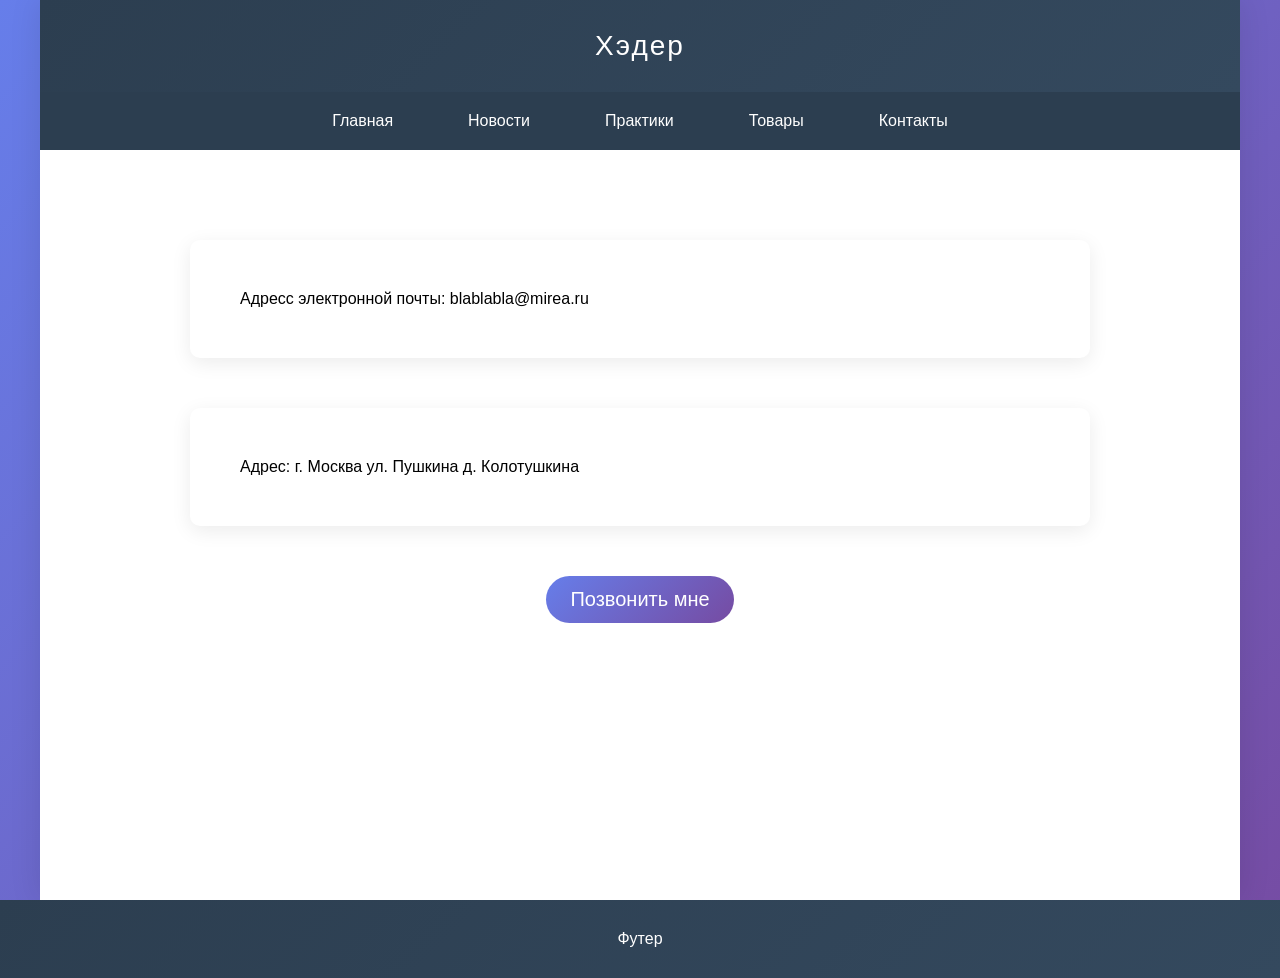
==== pages/contacts.html @ 84091ed6 "upd" ====
<!DOCTYPE html>
<html lang="ru">
    <head>
        <meta chraset="UTF-8">
        <meta name="viewport" content="width=device-width, initial-scale=1.0"> 
        <title>Контакты</title>
        <link rel="stylesheet" href="../style/styles.css">
    </head>
    <body>
        <div class="page-container">

            <div class="header">Хэдер</div>

                <div class="nav"> 

                <ul class="nav-list"> 
                    <li class="nav-item"><a class="nav-link"  href="../index.html">Главная</a></li> 
                    <li class="nav-item"><a class="nav-link"  href="news.html">Новости</a></li> 
                    <li class="nav-item"><a class="nav-link" href="practices.html">Практики</a></li>  
                    <li class="nav-item"><a class="nav-link"  href="goods.html">Товары</a></li> 
                    <li class="nav-item"><a class="nav-link" href="contacts.html">Контакты</a></li> 
                </ul> 

                </div> 
                <div class="content">
            
                    <p class="contacts-block">Адресс электронной почты: blablabla@mirea.ru</p>
                    <p class="contacts-block">Адрес: г. Москва ул. Пушкина д. Колотушкина</p>

                    <button class="contacts-button" type="button">Позвонить мне</button>
            </div>
        </div> 
        <div class="footer">Футер</div>
        
    </body>
</html>
---- style/styles.css ----
/* ===== БАЗОВЫЕ СТИЛИ ===== */
body { 
    font-family: 'Segoe UI', Tahoma, Geneva, Verdana, sans-serif; /* Современный шрифт для лучшей читаемости */ 
    margin: 0; /* Убираем стандартные отступы браузера */ 
    padding: 0; /* Убираем стандартные внутренние отступы */ 
    background: linear-gradient(135deg, #667eea 0%, #764ba2 100%); /* Красивый градиентный фон всей страницы */ 
    min-height: 100vh; /* Минимальная высота равна высоте окна браузера */ 
}
/* ===== КОНТЕЙНЕР СТРАНИЦЫ ===== */
.page-container { 
    max-width: 1200px; /* Максимальная ширина контента */ 
    margin: 0 auto; /* Центрирование контейнера по горизонтали */ 
    background: white; /* Белый фон для основного содержимого */ 
    min-height: 100vh; /* Минимальная высота равна высоте окна браузера */ 
    box-shadow: 0 0 30px rgba(0,0,0,0.1); /* Легкая тень вокруг всего контента */ 
}

/* ===== ШАПКА ===== */
.header { 
    background: linear-gradient(135deg, #2c3e50 0%, #34495e 100%); /* Темный 
    градиентный фон */ 
    color: white; /* Белый цвет текста */ 
    text-align: center; /* Выравнивание текста по центру */ 
    padding: 30px; /* Внутренние отступы со всех сторон */ 
    font-size: 28px; /* Размер шрифта */ 
    font-weight: 300; /* Легкое начертание шрифта */ 
    letter-spacing: 2px; /* Расстояние между буквами */ 
} 

/* ===== НАВИГАЦИЯ ===== */
.nav { 
    background: #2c3e50; /* Темно-синий фон навигации */ 
    padding: 20px 0; /* Вертикальные отступы */ 
} 
.nav-list { 
    list-style: none; /* Убираем маркеры списка */ 
    margin: 0; /* Убираем внешние отступы */ 
    padding: 0; /* Убираем внутренние отступы */ 
    display: flex; /* Горизонтальное расположение элементов */ 
    justify-content: center; /* Выравнивание по центру */ 
    gap: 25px; /* Расстояние между элементами навигации */ 
} 

.nav-item { 
    margin: 0; /* Убираем отступы у пунктов меню */ 
} 

.nav-link { 
    color: white; /* Белый цвет текста ссылок */ 
    text-decoration: none; /* Убираем подчеркивание ссылок */ 
    padding: 12px 25px; /* Отступы внутри ссылок */ 
    border-radius: 25px; /* Скругленные углы (капсульная форма) */ 
    transition: all 0.3s ease; /* Плавные анимации при изменении */ 
    font-weight: 500; /* Средняя жирность шрифта */ 
}

.nav-link:hover { 
    background: rgba(255,255,255,0.1); /* Полупрозрачный белый фон при наведении */ 
    transform: translateY(-2px); /* Легкое поднятие элемента при наведении */ 
}

/* ===== ОСНОВНОЙ КОНТЕНТ ===== */
.content { 
    padding: 40px; /* Внутренние отступы контента */ 
    max-width: 900px; /* Максимальная ширина контента */ 
    margin: 0 auto;
} 
/* ===== ГЛАВНАЯ СТРАНИЦА ===== */
    .profile-header { 
    text-align: center; /* Выравнивание по центру */ 
    margin-bottom: 40px; /* Отступ снизу */ 
} 
.profile-title { 
    font-size: 32px; /* Размер шрифта заголовка */ 
    color: #2c3e50; /* Темно-синий цвет текста */ 
    margin-bottom: 10px; /* Отступ снизу */ 
    font-weight: 300; /* Легкое начертание шрифта */ 
} 
.profile-photo { 
    width: 220px; /* Фиксированная ширина фото */ 
    height: 280px; /* Фиксированная высота фото */ 
    border-radius: 15px; /* Скругленные углы фото */ 
    object-fit: cover; /* Обрезка фото для сохранения пропорций */ 
    margin: 20px auto; /* Центрирование и отступы */ 
    border: 4px solid #667eea; /* Синяя рамка вокруг фото */ 
    box-shadow: 0 8px 25px rgba(102, 126, 234, 0.3); /* Тень с синим оттенком */ 
} 
.profile-name { 
    font-size: 24px; /* Размер шрифта имени */ 
    color: #2c3e50; /* Темно-синий цвет текста */ 
    margin: 10px 0; /* Вертикальные отступы */ 
    font-weight: 500; /* Средняя жирность шрифта */ 
} 
.profile-group { 
    font-size: 18px; /* Размер шрифта группы */ 
    color: #7f8c8d; /* Серый цвет текста */ 
    margin: 5px 0; /* Вертикальные отступы */ 
} 

.about-me { 
    background: linear-gradient(135deg, #f8f9fa 0%, #e9ecef 100%); /* Светлый 
    градиентный фон */ 
    padding: 25px; /* Внутренние отступы */ 
    border-radius: 15px; /* Скругленные углы */ 
    margin: 30px 0; /* Вертикальные отступы */ 
    border-left: 5px solid #667eea; /* Синяя полоса слева */ 
    font-size: 16px; /* Размер шрифта текста */ 
    line-height: 1.8; /* Межстрочный интервал */ 
} 

/* ===== НАВЫКИ ===== */
 .skills-container { 
    display: flex; /* Горизонтальное расположение навыков */ 
    justify-content: center; /* Выравнивание по центру */ 
    flex-wrap: wrap; /* Перенос на новую строку при необходимости */ 
    gap: 15px; /* Расстояние между навыками */ 
    margin: 30px 0; /* Вертикальные отступы */ 
} 

 .skill-tag { 
    background: linear-gradient(135deg, #4facfe 0%, #00f2fe 100%); /* Голубой градиентный фон */ 
    color: white; /* Белый цвет текста */ 
    padding: 12px 25px; /* Внутренние отступы */ 
    border-radius: 25px; /* Круглые углы (капсульная форма) */ 
    font-weight: 600; /* Жирный шрифт */ 
    font-size: 14px; /* Размер шрифта */ 
    box-shadow: 0 4px 15px rgba(79, 172, 254, 0.3); /* Тень с голубым оттенком */ 
    transition: all 0.3s ease; /* Плавные анимации при изменении */ 
} 
.skill-tag:hover { 
    transform: translateY(-3px); /* Поднятие элемента при наведении */ 
    box-shadow: 0 6px 20px rgba(79, 172, 254, 0.4); /* Увеличение тени при 
    наведении */ 
} 

/*===== ОПЫТ РАБОТЫ ===== */
 .experience-section { 
    margin-top: 50px; /* Отступ сверху */ 
} 
.section-title { 
    font-size: 28px; /* Размер шрифта заголовка секции */ 
    color: #2c3e50; /* Темно-синий цвет текста */ 
    text-align: center; /* Выравнивание по центру */ 
    margin-bottom: 30px; /* Отступ снизу */ 
    font-weight: 300; /* Легкое начертание шрифта */ 
} 
.experience-card { 
    background: white; /* Белый фон карточки */ 
    padding: 25px; /* Внутренние отступы */ 
    margin: 20px 0; /* Вертикальные отступы */ 
    border-radius: 12px; /* Скругленные углы */ 
    box-shadow: 0 5px 20px rgba(0,0,0,0.08); /* Легкая тень */ 
    border-left: 4px solid #667eea; /* Синяя полоса слева */ 
    transition: transform 0.3s ease; /* Плавная анимация трансформации */ 
}

.experience-card:hover { 
    transform: translateX(5px); /* Сдвиг вправо при наведении */ 
} 
.experience-title { 
    font-size: 20px; /* Размер шрифта заголовка опыта */ 
    color: #2c3e50; /* Темно-синий цвет текста */ 
    margin: 0 0 10px 0; /* Отступ снизу */ 
    font-weight: 600; /* Жирный шрифт */ 
} 
.experience-desc { 
    color: #7f8c8d; /* Серый цвет текста */ 
    line-height: 1.6; /* Межстрочный интервал */ 
    margin: 0; /* Убираем отступы */ 
}

/* ==== НОВОСТИ ==== */
.news-block{
    background: white; /* Белый фон карточки */ 
    padding: 20px; /* Внутренние отступы */ 
    margin: 15px 0; /* Вертикальные отступы */ 
    border-radius: 10px; /* Скругленные углы */ 
    box-shadow: 0 5px 20px rgba(0,0,0,0.08); /* Легкая тень */ 
    border-left: 4px solid #667eea; /* Синяя полоса слева */ 
    transition: transform 0.3s ease; /* Плавная анимация трансформации */ 
    width:100% ;
}
.news-title{
    font-size: 28px;
    color:#2c3e50;

}

.news-date{
    font-size: 14px;
    color:#7f8c8d;

}
.news-text{
    font-size: 18px;

}
/* ==== КОНТАКТЫ ==== */

/* ТОВАРЫ */
.goods-title{
    font-size: 30px; 
    margin-bottom: 10px; 
    font-weight: 300; 
    text-align: center;
    margin-bottom: 50px;
}

.goods-grid {
    display: grid;
    grid-template-columns: repeat(3, 1fr) ;
    gap: 20px;
    width: 100%;    
}
        
.goods-card {
    background-color: #f9f9f9;
    border-radius: 8px;
    padding: 15px;
    text-align: center;
    box-shadow: 0 2px 5px rgba(0,0,0,0.1);
    transition: transform 0.3s, box-shadow 0.3s;
}
        
.goods-card:hover {
    transform: translateY(-5px);
    box-shadow: 0 5px 15px rgba(0,0,0,0.1);
}
        
.goods-card-img {
    width: 150px;
    height: 150px;
    object-fit: cover;
    border-radius: 5px;
    margin-bottom: 10px;
}

.goods-price{
    font-size: 18px;
    color: red;
    font-weight: 600;
}

.contacts-block{
    background: white; 
    padding: 50px; /* Внутренние отступы */ 
    margin: 50px 0; /* Вертикальные отступы */ 
    border-radius: 10px; /* Скругленные углы */ 
    box-shadow: 0 5px 20px rgba(0,0,0,0.08); /* Легкая тень */   
}



.contacts-button{
    background: linear-gradient(135deg, #667eea 0%, #764ba2 100%);
    width: fit-content;
    margin: 30px auto;
    display: block;
    color: white;
    padding: 12px 24px;
    border:none;
    border-radius: 25px;
    cursor: pointer;
    font-size: 20px;
}
.contacts-button:active{
    transform: translateY(5px);
}



/* ===== ФУТЕР ===== */
.footer { 
    background: linear-gradient(135deg, #2c3e50 0%, #34495e 100%); /* Темный градиентный фон */ 
    color: white; /* Белый цвет текста */ 
    text-align: center; /* Выравнивание по центру */ 
    padding: 30px; /* Внутренние отступы */ 
}
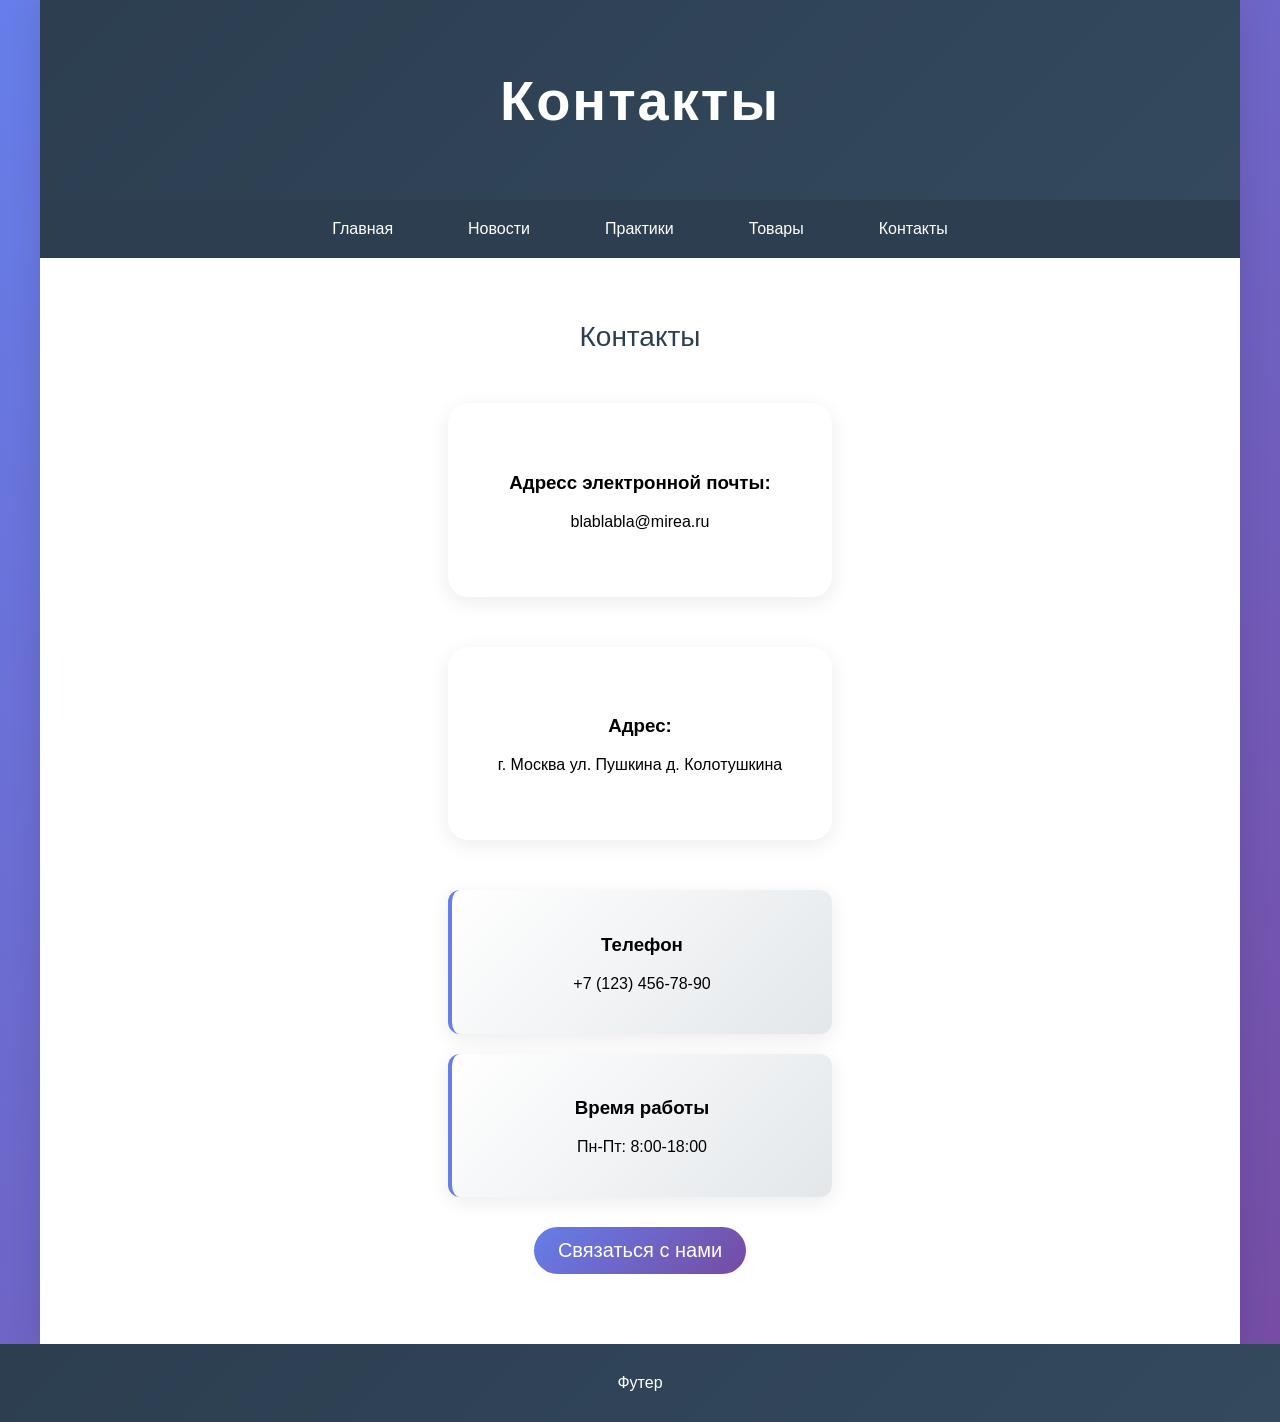
==== commit 868a2ae0: "practice 9-10" ====
--- a/pages/contacts.html
+++ b/pages/contacts.html
@@ -9,9 +9,11 @@
     <body>
         <div class="page-container">
 
-            <div class="header">Хэдер</div>
-
-                <div class="nav"> 
+            <header class="header">
+                <h1>Контакты</h1>
+            </header>
+
+                <nav class="nav"> 
 
                 <ul class="nav-list"> 
                     <li class="nav-item"><a class="nav-link"  href="../index.html">Главная</a></li> 
@@ -21,14 +23,195 @@
                     <li class="nav-item"><a class="nav-link" href="contacts.html">Контакты</a></li> 
                 </ul> 
 
-                </div> 
-                <div class="content">
-            
-                    <p class="contacts-block">Адресс электронной почты: blablabla@mirea.ru</p>
-                    <p class="contacts-block">Адрес: г. Москва ул. Пушкина д. Колотушкина</p>
-
-                    <button class="contacts-button" type="button">Позвонить мне</button>
-            </div>
+            </nav> 
+                <main class="content">
+                    <h2 class="section-title">Контакты</h2>
+                    <section class = "contacts-container">
+                        <section class="contacts-block">
+                            <h3>Адресс электронной почты:</h3>
+                            <p>blablabla@mirea.ru</p>
+                        </section>
+                        
+                        <section class="contacts-block">
+                            <h3>Адрес:</h3>
+                            <p>г. Москва ул. Пушкина д. Колотушкина</p>
+                        </section>
+
+                        <section class="contacts-info">
+                            <h3>Телефон</h3>
+                            <p>+7 (123) 456-78-90</p>
+
+                        </section>
+
+                        <section class="contacts-info">
+                            <h3>Время работы</h3>
+                            <p>Пн-Пт: 8:00-18:00</p>
+
+                        </section>
+                
+                        <button id="openDialog" type="button">Связаться с нами</button>
+
+                            <dialog id="contactDialog" aria-labelledby="dialogTitle">
+                            <h2 id="dialogTitle">Обратная связь</h2>
+
+                            <form id="contactForm" method="dialog" novalidate>
+                                <div class="form-group">
+                                    <label for="name">Имя</label>
+                                    <input id="name" name="name" type="text" required minlength="2" autocomplete="given-name">
+                                </div>
+
+                                <div class="form-group">
+                                    <label for="email">E-mail</label>
+                                    <input id="email" name="email" type="email" required placeholder="example@example.ru">
+                                </div>
+
+                                <div class="form-group"> 
+                                    <label for="phone">Телефон</label>
+                                    <input id="phone" name="phone" type="tel" inputmode="tel" autocomplete="tel"
+                                    aria-describedby="phoneHelp" placeholder="+7 (___) ___-__-__"
+                                    required pattern="^\+7 \(\d{3}\) \d{3}-\d{2}-\d{2}$">
+                                    <small id="phoneHelp">Формат: +7 (900) 000-00-00</small>
+                                </div>
+                                <div class="form-group">
+                                    <label for="date">Дата</label>
+                                    <input id="date" name="date" type="date">
+                                </div>
+
+                                <div class="form-group">
+                                    <label for="topic">Тема</label>
+                                    <select id="topic" name="topic" required>
+                                        <option value="">Выберите тему</option>
+                                        <option value="question">Вопрос</option>
+                                        <option value="order">Заказ</option>
+                                        <option value="other">Другое</option>
+                                    </select>
+                                </div>
+
+                                <div class="form-group">
+                                    <label for="message">Сообщение</label>
+                                    <textarea id="message" name="message" rows="4" required></textarea>
+                                </div>
+                                <div class="form-actions">
+                                    <button type="button" id="closeDialog">Закрыть</button>
+                                    <button type="submit">Отправить</button>
+                                </div>
+                            </form>
+                        </dialog>
+
+                    </section>
+                </main>
+
+            <script>
+                // Элементы модального окна
+                const dlg = document.getElementById('contactDialog');
+                const openBtn = document.getElementById('openDialog');
+                const closeBtn = document.getElementById('closeDialog');
+                const form = document.getElementById('contactForm');
+                let lastActive = null;
+
+                // Открытие модалки
+                openBtn.addEventListener('click', () => {
+                    lastActive = document.activeElement;
+                    dlg.showModal(); // модальный режим + затемнение
+                    dlg.querySelector('input,select,textarea,button')?.focus();
+                });
+
+                // Закрытие модалки
+                closeBtn.addEventListener('click', () => dlg.close('cancel'));
+
+                // Валидация формы
+                form?.addEventListener('submit', (e) => {
+                // 1) Сброс кастомных сообщений
+                    [...form.elements].forEach(el => el.setCustomValidity?.(''));
+
+                    // 2) Проверка встроенных ограничений
+                    if (!form.checkValidity()) {
+                        e.preventDefault();
+
+                        // Пример: таргетированное сообщение
+                        const email = form.elements.email;
+                        if (email?.validity.typeMismatch) {
+                            email.setCustomValidity('Введите корректный e-mail, например name@example.com');
+                        }
+
+                        form.reportValidity(); // показать браузерные подсказки
+
+                        // Ally: подсветка проблемных полей
+                        [...form.elements].forEach(el => {
+                            if (el.willValidate) el.toggleAttribute('aria-invalid', !el.checkValidity());
+                        });
+                        return;
+                    }
+
+                    // 3) Успешная «отправка» (без сервера)
+                    e.preventDefault();
+                    // Если форма внутри <dialog>, закрываем окно:
+                    document.getElementById('contactDialog').close('success');
+                    form.reset();
+                });
+
+                // Возврат фокуса после закрытия
+                dlg.addEventListener('close', () => { 
+                    lastActive?.focus(); 
+                });
+
+                // Лёгкая маска телефона (доп. задание)
+                const phone = document.getElementById('phone');
+
+                phone?.addEventListener('input', () => {
+                    const digits = phone.value.replace(/\D/g,'').slice(0,11); // до 11 цифр
+                    const d = digits.replace(/^8/, '7');    // нормализуем 8 -> 7
+                    const parts = []
+                    if (d.length > 0) parts.push('+7');
+                    if (d.length > 1) parts.push(' (' + d.slice(1,4));
+                    if (d.length >= 4) parts[parts.length - 1] += ')';
+                    if (d.length >= 5) parts.push(' ' + d.slice(4,7));
+                    if (d.length >= 8) parts.push('-' + d.slice(7,9));
+                    if (d.length >= 10) parts.push('-' + d.slice(9,11));
+                    phone.value = parts.join('');
+                });
+
+                // Строгая проверка (если задаёте pattern из JS):
+                phone?.setAttribute('pattern', '^\\+7 \\(\\d{3}\\) \\d{3}-\\d{2}-\\d{2}$');
+
+
+                // Функция для отправки формы 
+                function submitForm() { 
+                const form = document.getElementById('feedbackForm'); 
+                const formData = new FormData(form); 
+                // Простая валидация 
+                if (!form.checkValidity()) { 
+                    form.reportValidity(); 
+                    return; 
+                                    } 
+                // Собираем данные формы 
+                const data = { 
+                    name: formData.get('name'), 
+                    phone: formData.get('phone'), 
+                    email: formData.get('email'), 
+                    category: formData.get('category'), 
+                    message: formData.get('message') 
+                }; // В реальном приложении здесь был бы AJAX-запрос 
+                console.log('Данные формы:', data); // Показываем уведомление об успешной отправке 
+                alert('Спасибо! Ваше обращение отправлено. Мы свяжемся с вами в ближайшее время.'); // Закрываем модальное окно 
+                contactModal.close(); 
+                // Очищаем форму 
+                form.reset(); 
+                } 
+                // Закрытие модального окна по клику на фон 
+                document.getElementById('contactModal').addEventListener('click', 
+                function(event) { 
+                if (event.target === this) { 
+                    this.close(); 
+                } 
+                }); 
+                // Обработка отправки формы через Enter (предотвращаем стандартное 
+                document.getElementById('feedbackForm').addEventListener('keypress', function(event){ 
+                    if (event.key === 'Enter' && event.target.type !== 'textarea') { 
+                        event.preventDefault(); 
+                    } 
+                });
+            </script>
         </div> 
         <div class="footer">Футер</div>
         
--- a/style/styles.css
+++ b/style/styles.css
@@ -7,13 +7,21 @@
     min-height: 100vh; /* Минимальная высота равна высоте окна браузера */ 
 }
 /* ===== КОНТЕЙНЕР СТРАНИЦЫ ===== */
-.page-container { 
-    max-width: 1200px; /* Максимальная ширина контента */ 
-    margin: 0 auto; /* Центрирование контейнера по горизонтали */ 
-    background: white; /* Белый фон для основного содержимого */ 
-    min-height: 100vh; /* Минимальная высота равна высоте окна браузера */ 
-    box-shadow: 0 0 30px rgba(0,0,0,0.1); /* Легкая тень вокруг всего контента */ 
-}
+ .page-container { 
+    max-width: 1200px; 
+    margin: 0 auto; 
+    background: white; 
+    min-height: 100vh; 
+    box-shadow: 0 0 30px rgba(0,0,0,0.1); 
+    /* Новое: Сеточный макет для семантических областей */ 
+    display: grid; 
+    grid-template-rows: auto auto 1fr auto; 
+    grid-template-areas:  
+    "header" 
+    "nav" 
+    "main" 
+    "footer"; 
+} 
 
 /* ===== ШАПКА ===== */
 .header { 
@@ -25,12 +33,14 @@
     font-size: 28px; /* Размер шрифта */ 
     font-weight: 300; /* Легкое начертание шрифта */ 
     letter-spacing: 2px; /* Расстояние между буквами */ 
+    grid-area: header; 
 } 
 
 /* ===== НАВИГАЦИЯ ===== */
 .nav { 
     background: #2c3e50; /* Темно-синий фон навигации */ 
     padding: 20px 0; /* Вертикальные отступы */ 
+    grid-area: nav;
 } 
 .nav-list { 
     list-style: none; /* Убираем маркеры списка */ 
@@ -60,13 +70,15 @@
 }
 
 /* ===== ОСНОВНОЙ КОНТЕНТ ===== */
-.content { 
-    padding: 40px; /* Внутренние отступы контента */ 
-    max-width: 900px; /* Максимальная ширина контента */ 
-    margin: 0 auto;
-} 
+ main.content { 
+    padding: 40px; 
+    max-width: 900px; 
+    margin: 0 auto; 
+    /* Новое: Привязка к области сетки */ 
+    grid-area: main; 
+}  
 /* ===== ГЛАВНАЯ СТРАНИЦА ===== */
-    .profile-header { 
+.profile-header { 
     text-align: center; /* Выравнивание по центру */ 
     margin-bottom: 40px; /* Отступ снизу */ 
 } 
@@ -109,15 +121,14 @@
 } 
 
 /* ===== НАВЫКИ ===== */
- .skills-container { 
-    display: flex; /* Горизонтальное расположение навыков */ 
-    justify-content: center; /* Выравнивание по центру */ 
-    flex-wrap: wrap; /* Перенос на новую строку при необходимости */ 
-    gap: 15px; /* Расстояние между навыками */ 
-    margin: 30px 0; /* Вертикальные отступы */ 
-} 
-
- .skill-tag { 
+ .skills-grid { 
+    display: grid; 
+    grid-template-columns: repeat(auto-fit, minmax(150px, 1fr)); 
+    gap: 15px; 
+    margin: 20px 0; 
+}  
+
+.skill-tag { 
     background: linear-gradient(135deg, #4facfe 0%, #00f2fe 100%); /* Голубой градиентный фон */ 
     color: white; /* Белый цвет текста */ 
     padding: 12px 25px; /* Внутренние отступы */ 
@@ -133,8 +144,7 @@
     наведении */ 
 } 
 
-/*===== ОПЫТ РАБОТЫ ===== */
- .experience-section { 
+.experience-section { 
     margin-top: 50px; /* Отступ сверху */ 
 } 
 .section-title { 
@@ -144,6 +154,13 @@
     margin-bottom: 30px; /* Отступ снизу */ 
     font-weight: 300; /* Легкое начертание шрифта */ 
 } 
+
+.experience-grid { 
+    display: grid; 
+    grid-template-columns: repeat(auto-fit, minmax(300px, 1fr)); 
+    gap: 20px; 
+} 
+
 .experience-card { 
     background: white; /* Белый фон карточки */ 
     padding: 25px; /* Внутренние отступы */ 
@@ -172,19 +189,19 @@
 /* ==== НОВОСТИ ==== */
 .news-block{
     background: white; /* Белый фон карточки */ 
-    padding: 20px; /* Внутренние отступы */ 
-    margin: 15px 0; /* Вертикальные отступы */ 
+    padding: 20px; /* Внутренние отступы */  
     border-radius: 10px; /* Скругленные углы */ 
     box-shadow: 0 5px 20px rgba(0,0,0,0.08); /* Легкая тень */ 
     border-left: 4px solid #667eea; /* Синяя полоса слева */ 
-    transition: transform 0.3s ease; /* Плавная анимация трансформации */ 
-    width:100% ;
-}
-.news-title{
-    font-size: 28px;
-    color:#2c3e50;
-
-}
+
+}
+.news-section{
+    display: grid;
+    gap: 20px; 
+
+}
+
+
 
 .news-date{
     font-size: 14px;
@@ -198,28 +215,30 @@
 /* ==== КОНТАКТЫ ==== */
 
 /* ТОВАРЫ */
+.goods-section{
+    max-width: 1200px;
+    margin:0 auto;
+}
 .goods-title{
     font-size: 30px; 
-    margin-bottom: 10px; 
-    font-weight: 300; 
+    margin-bottom: 10px;  
     text-align: center;
-    margin-bottom: 50px;
 }
 
 .goods-grid {
     display: grid;
-    grid-template-columns: repeat(3, 1fr) ;
-    gap: 20px;
-    width: 100%;    
+    grid-template-columns: repeat(auto-fit, minmax(280px, 1fr));
+    gap: 30px;
+    margin-top: 30px;
 }
         
 .goods-card {
-    background-color: #f9f9f9;
-    border-radius: 8px;
-    padding: 15px;
+    background: white;
+    padding: 25px;
+    border-radius: 15px;
     text-align: center;
-    box-shadow: 0 2px 5px rgba(0,0,0,0.1);
-    transition: transform 0.3s, box-shadow 0.3s;
+    box-shadow: 0 5px 20px rgba(0, 0, 0, 0.08);
+    transition: transform 0.3s ease;
 }
         
 .goods-card:hover {
@@ -228,11 +247,11 @@
 }
         
 .goods-card-img {
-    width: 150px;
-    height: 150px;
+    width: 200px;
+    height: 250px;
     object-fit: cover;
     border-radius: 5px;
-    margin-bottom: 10px;
+    margin-bottom: 20px;
 }
 
 .goods-price{
@@ -240,18 +259,17 @@
     color: red;
     font-weight: 600;
 }
-
-.contacts-block{
-    background: white; 
-    padding: 50px; /* Внутренние отступы */ 
-    margin: 50px 0; /* Вертикальные отступы */ 
-    border-radius: 10px; /* Скругленные углы */ 
-    box-shadow: 0 5px 20px rgba(0,0,0,0.08); /* Легкая тень */   
-}
-
-
-
-.contacts-button{
+.product-discription{
+    color:gray;
+    font-size: 12px;
+    margin: 10px 0;
+}
+
+.product-info{
+    padding: 0 10px 15px 10px;
+}
+
+.product-button{
     background: linear-gradient(135deg, #667eea 0%, #764ba2 100%);
     width: fit-content;
     margin: 30px auto;
@@ -263,10 +281,82 @@
     cursor: pointer;
     font-size: 20px;
 }
+.product-button:active{
+    transform: translateY(5px);
+}
+
+.contacts-container{
+    text-align: center;
+}
+
+.contacts-block{
+    background: white; 
+    padding: 50px; 
+    margin: 50px 0; 
+    border-radius: 20px; 
+    box-shadow: 0 5px 20px rgba(0,0,0,0.08);    
+}
+
+.contacts-info{
+    background: linear-gradient(135deg, #ffffff 0%, #e3e7ea 100%);
+    padding: 25px; 
+    margin: 20px 0; 
+    border-radius: 12px; 
+    box-shadow: 0 5px 20px rgba(0,0,0,0.08); 
+    border-left: 4px solid #667eea;  
+ 
+}
+
+
+
+button{
+    background: linear-gradient(135deg, #667eea 0%, #764ba2 100%);
+    width: fit-content;
+    margin: 30px auto;
+    display: block;
+    color: white;
+    padding: 12px 24px;
+    border:none;
+    border-radius: 25px;
+    cursor: pointer;
+    font-size: 20px;
+}
 .contacts-button:active{
     transform: translateY(5px);
 }
 
+dialog { 
+    padding: 1.25rem; 
+    border: none; 
+    border-radius: 12px;
+}
+
+dialog::backdrop { 
+    background: rgba(0,0,0,.5); 
+}
+.form-actions { 
+    display: flex; 
+    gap: .5rem; 
+    margin-top: 1rem; 
+}
+.form-group label {
+    display: block;
+    margin-bottom: 0.5rem;
+    font-weight: 600;
+    color: #2c3e50;
+}
+.form-group input, .form-group select, .form-group textarea {
+    width: 100%;
+    padding: 0.75rem;
+    border: 2px solid #e9ecef;
+    border-radius: 6px;
+    font-size: 1rem;
+    transition: border-color 0.3s ease;
+    box-sizing: border-box;
+}
+.form-group {
+    margin-bottom: 1.5rem;
+}
 
 
 /* ===== ФУТЕР ===== */
@@ -275,4 +365,23 @@
     color: white; /* Белый цвет текста */ 
     text-align: center; /* Выравнивание по центру */ 
     padding: 30px; /* Внутренние отступы */ 
+    grid-area: footer; 
+} 
+
+/* ===== АДАПТИВНОСТЬ ===== */
+ /* Новое: Медиа-запросы для мобильных устройств */
+ @media (max-width: 768px) { 
+    .nav-list { 
+        flex-direction: column; 
+        gap: 10px; 
+    } 
+    .skills-grid { 
+        grid-template-columns: 1fr; 
+    } 
+    .experience-grid { 
+        grid-template-columns: 1fr; 
+    } 
+    main.content { 
+        padding: 20px; 
+    } 
 } 
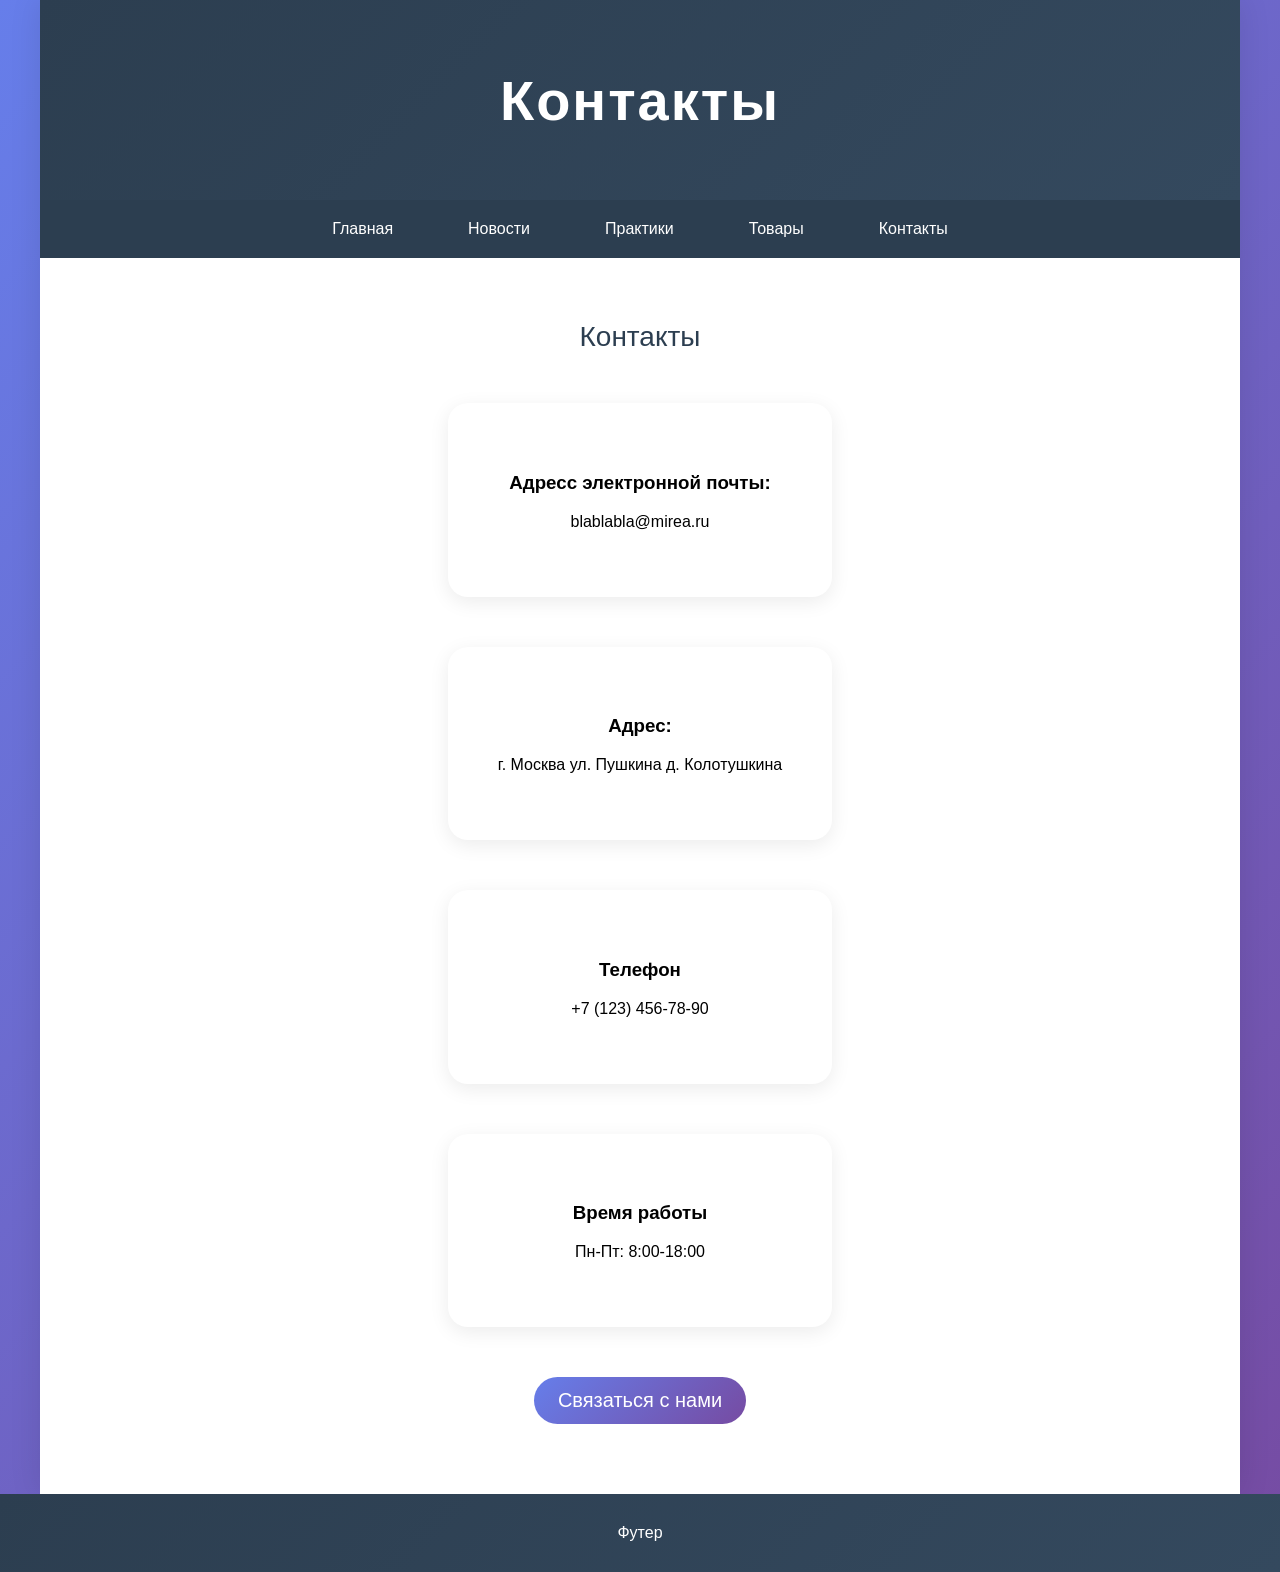
==== commit 34f4d7be: "upd contacts page" ====
--- a/pages/contacts.html
+++ b/pages/contacts.html
@@ -37,13 +37,13 @@
                             <p>г. Москва ул. Пушкина д. Колотушкина</p>
                         </section>
 
-                        <section class="contacts-info">
+                        <section class="contacts-block">
                             <h3>Телефон</h3>
                             <p>+7 (123) 456-78-90</p>
 
                         </section>
 
-                        <section class="contacts-info">
+                        <section class="contacts-block">
                             <h3>Время работы</h3>
                             <p>Пн-Пт: 8:00-18:00</p>
 
--- a/style/styles.css
+++ b/style/styles.css
@@ -297,15 +297,6 @@
     box-shadow: 0 5px 20px rgba(0,0,0,0.08);    
 }
 
-.contacts-info{
-    background: linear-gradient(135deg, #ffffff 0%, #e3e7ea 100%);
-    padding: 25px; 
-    margin: 20px 0; 
-    border-radius: 12px; 
-    box-shadow: 0 5px 20px rgba(0,0,0,0.08); 
-    border-left: 4px solid #667eea;  
- 
-}
 
 
 
